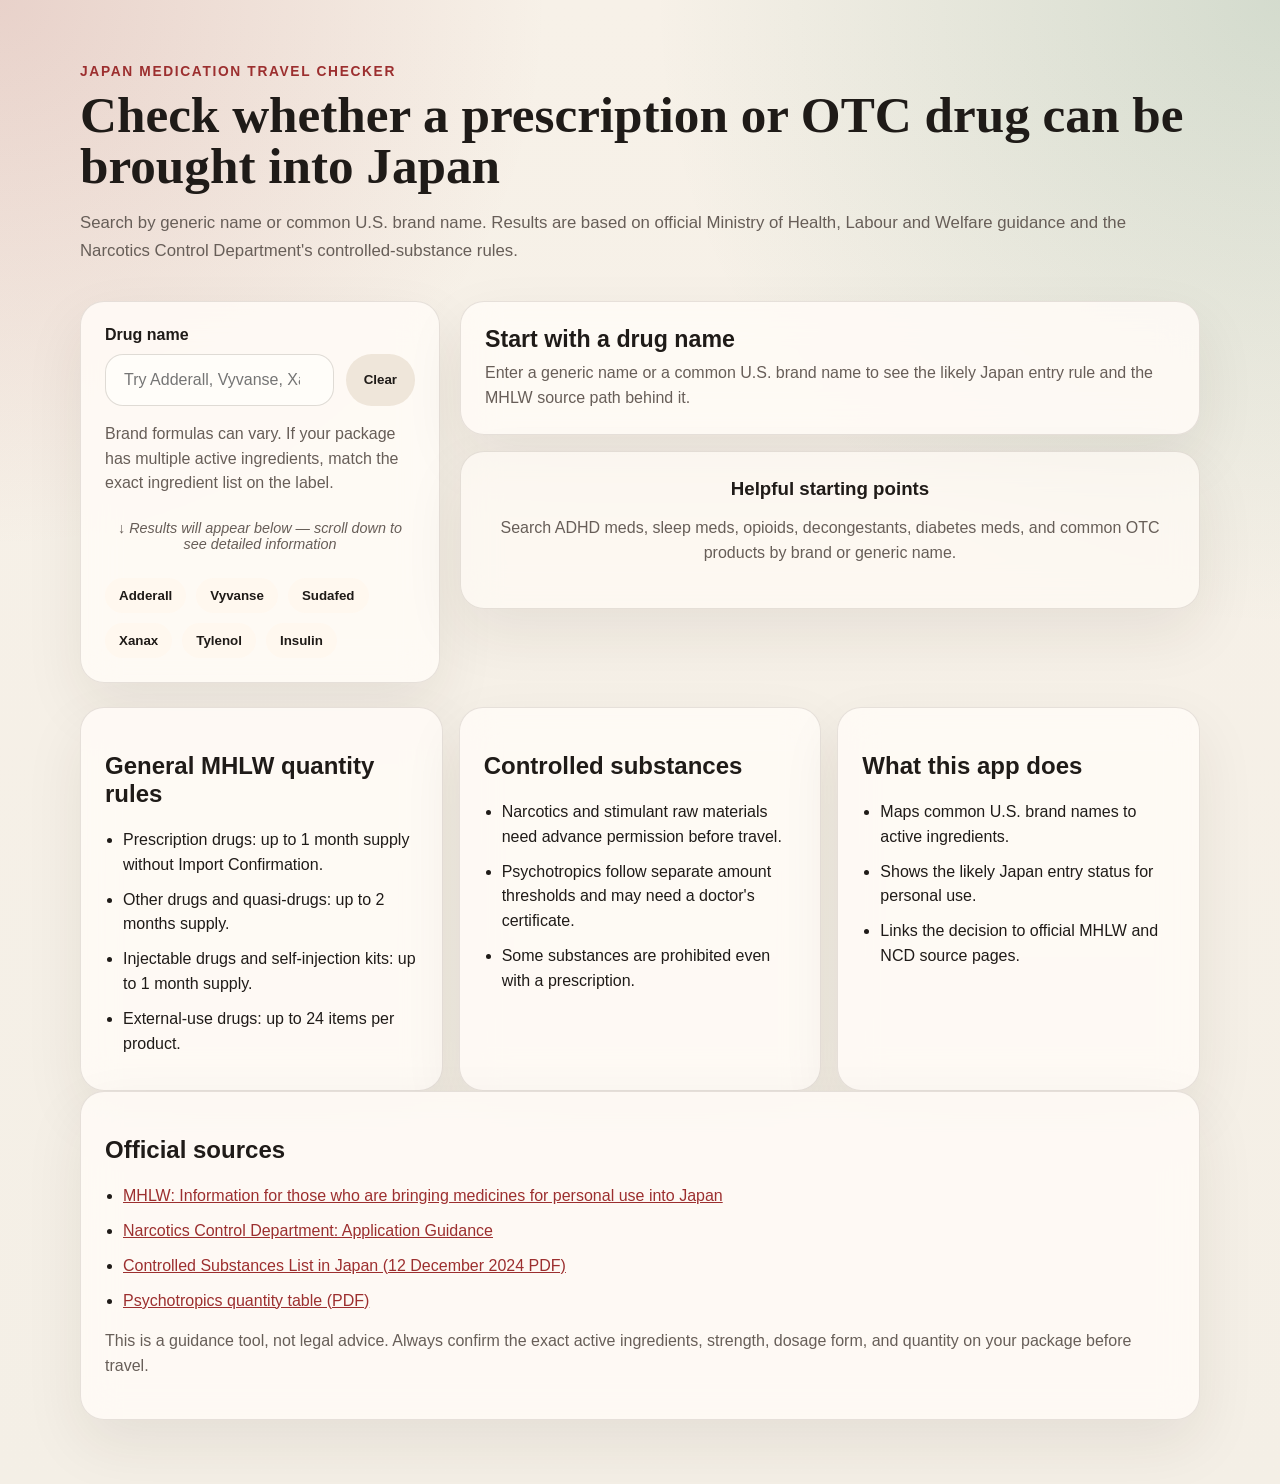
==== index.html @ f404e1c0 "added message to see results below for mobile" ====
<!doctype html>
<html lang="en">
  <head>
    <meta charset="UTF-8" />
    <meta name="viewport" content="width=device-width, initial-scale=1.0" />
    <title>Japan Drug Lookup</title>
    <link rel="stylesheet" href="./styles.css" />
  </head>
  <body>
    <div class="page-shell">
      <header class="hero">
        <p class="eyebrow">Japan medication travel checker</p>
        <h1>Check whether a prescription or OTC drug can be brought into Japan</h1>
        <p class="hero-copy">
          Search by generic name or common U.S. brand name. Results are based on
          official Ministry of Health, Labour and Welfare guidance and the
          Narcotics Control Department's controlled-substance rules.
        </p>
      </header>

      <main class="layout">
        <section class="lookup-panel card">
          <label class="field-label" for="drug-search">Drug name</label>
          <div class="search-row">
            <input
              id="drug-search"
              class="search-input"
              type="search"
              placeholder="Try Adderall, Vyvanse, Xanax, Sudafed, Tylenol..."
              autocomplete="off"
            />
            <button id="clear-search" class="ghost-button" type="button">
              Clear
            </button>
          </div>
          <p class="field-hint">
            Brand formulas can vary. If your package has multiple active
            ingredients, match the exact ingredient list on the label.
          </p>

          <p class="search-results-hint">
            ↓ Results will appear below — scroll down to see detailed information
          </p>

          <div class="chips" aria-label="Quick examples">
            <button class="chip" type="button" data-query="Adderall">Adderall</button>
            <button class="chip" type="button" data-query="Vyvanse">Vyvanse</button>
            <button class="chip" type="button" data-query="Sudafed">Sudafed</button>
            <button class="chip" type="button" data-query="Xanax">Xanax</button>
            <button class="chip" type="button" data-query="Tylenol">Tylenol</button>
            <button class="chip" type="button" data-query="Insulin">Insulin</button>
          </div>
        </section>

        <section class="results-panel">
          <div id="summary-card" class="summary-card card"></div>
          <div id="results" class="results-grid"></div>
        </section>
      </main>

      <section class="rules-grid">
        <article class="card rule-card">
          <h2>General MHLW quantity rules</h2>
          <ul>
            <li>Prescription drugs: up to 1 month supply without Import Confirmation.</li>
            <li>Other drugs and quasi-drugs: up to 2 months supply.</li>
            <li>Injectable drugs and self-injection kits: up to 1 month supply.</li>
            <li>External-use drugs: up to 24 items per product.</li>
          </ul>
        </article>

        <article class="card rule-card">
          <h2>Controlled substances</h2>
          <ul>
            <li>Narcotics and stimulant raw materials need advance permission before travel.</li>
            <li>Psychotropics follow separate amount thresholds and may need a doctor's certificate.</li>
            <li>Some substances are prohibited even with a prescription.</li>
          </ul>
        </article>

        <article class="card rule-card">
          <h2>What this app does</h2>
          <ul>
            <li>Maps common U.S. brand names to active ingredients.</li>
            <li>Shows the likely Japan entry status for personal use.</li>
            <li>Links the decision to official MHLW and NCD source pages.</li>
          </ul>
        </article>
      </section>

      <section class="card sources-card">
        <h2>Official sources</h2>
        <ul class="sources-list">
          <li>
            <a
              href="https://www.mhlw.go.jp/english/policy/health-medical/pharmaceuticals/01.html?lv=true"
              target="_blank"
              rel="noreferrer"
              >MHLW: Information for those who are bringing medicines for personal use into Japan</a
            >
          </li>
          <li>
            <a
              href="https://www.ncd.mhlw.go.jp/en/application2.html"
              target="_blank"
              rel="noreferrer"
              >Narcotics Control Department: Application Guidance</a
            >
          </li>
          <li>
            <a
              href="https://www.ncd.mhlw.go.jp/dl_data/keitai/cotrolled_substances_list20241212%20.pdf"
              target="_blank"
              rel="noreferrer"
              >Controlled Substances List in Japan (12 December 2024 PDF)</a
            >
          </li>
          <li>
            <a
              href="https://www.ncd.mhlw.go.jp/dl_data/keitai/total.pdf"
              target="_blank"
              rel="noreferrer"
              >Psychotropics quantity table (PDF)</a
            >
          </li>
        </ul>
        <p class="disclaimer">
          This is a guidance tool, not legal advice. Always confirm the exact
          active ingredients, strength, dosage form, and quantity on your
          package before travel.
        </p>
      </section>
    </div>

    <script src="./app.js"></script>
  </body>
</html>
---- styles.css ----
:root {
  --bg: #f4efe6;
  --panel: rgba(255, 251, 246, 0.88);
  --panel-strong: #fffdf9;
  --text: #1f1b18;
  --muted: #675e58;
  --border: rgba(58, 44, 28, 0.12);
  --shadow: 0 24px 60px rgba(57, 39, 20, 0.08);
  --accent: #9c2f2f;
  --accent-soft: #f9d6d2;
  --ok: #1d6a44;
  --ok-soft: #d9f0e4;
  --warn: #8b5a00;
  --warn-soft: #f5e5ba;
  --danger: #8f1f1f;
  --danger-soft: #f5d5d5;
  --ink-soft: #efe6da;
}

* {
  box-sizing: border-box;
}

body {
  margin: 0;
  min-height: 100vh;
  color: var(--text);
  font-family: "Avenir Next", Avenir, "Segoe UI", sans-serif;
  background:
    radial-gradient(circle at top left, rgba(156, 47, 47, 0.16), transparent 28%),
    radial-gradient(circle at top right, rgba(29, 106, 68, 0.16), transparent 32%),
    linear-gradient(180deg, #f7f1e8 0%, var(--bg) 100%);
}

.page-shell {
  width: min(1120px, calc(100% - 32px));
  margin: 0 auto;
  padding: 40px 0 64px;
}

.hero {
  padding: 24px 0 12px;
}

.eyebrow {
  margin: 0 0 10px;
  color: var(--accent);
  font-size: 0.86rem;
  font-weight: 700;
  letter-spacing: 0.12em;
  text-transform: uppercase;
}

.hero h1 {
  margin: 0;
  font-family: Georgia, "Times New Roman", serif;
  font-size: clamp(1.9rem, 4vw, 3.2rem);
  line-height: 1;
}

.hero-copy {
  margin: 18px 0 0;
  color: var(--muted);
  font-size: 1.05rem;
  line-height: 1.65;
}

.layout {
  display: grid;
  grid-template-columns: minmax(280px, 360px) minmax(0, 1fr);
  gap: 20px;
  margin-top: 24px;
  align-items: start;
}

.card {
  border: 1px solid var(--border);
  border-radius: 24px;
  background: var(--panel);
  backdrop-filter: blur(18px);
  box-shadow: var(--shadow);
}

.lookup-panel,
.summary-card,
.sources-card,
.rule-card {
  padding: 24px;
}

.field-label,
.rule-card h2,
.sources-card h2,
.result-card h3 {
  font-weight: 700;
}

.search-row {
  display: flex;
  gap: 12px;
  margin-top: 10px;
}

.search-input {
  width: 100%;
  padding: 16px 18px;
  border: 1px solid rgba(58, 44, 28, 0.16);
  border-radius: 18px;
  background: var(--panel-strong);
  color: var(--text);
  font-size: 1rem;
}

.search-input:focus {
  outline: 2px solid rgba(156, 47, 47, 0.28);
  outline-offset: 2px;
}

.ghost-button,
.chip {
  border: 0;
  border-radius: 999px;
  cursor: pointer;
  transition: transform 160ms ease, background 160ms ease;
}

.ghost-button {
  padding: 0 18px;
  background: var(--ink-soft);
  color: var(--text);
  font-weight: 600;
}

.ghost-button:hover,
.chip:hover {
  transform: translateY(-1px);
}

.field-hint,
.disclaimer,
.result-meta,
.source-line,
.empty-state p,
.summary-copy {
  color: var(--muted);
  line-height: 1.55;
}

.search-results-hint {
  color: var(--muted);
  font-size: 0.9rem;
  font-style: italic;
  margin: 12px 0 0;
  text-align: center;
  padding: 8px 0;
  animation: pulse-hint 2s ease-in-out infinite;
}

@keyframes pulse-hint {
  0%, 100% {
    opacity: 0.7;
  }
  50% {
    opacity: 1;
  }
}

.chips {
  display: flex;
  flex-wrap: wrap;
  gap: 10px;
  margin-top: 18px;
}

.chip {
  padding: 10px 14px;
  background: #fff8ef;
  color: var(--text);
  font-weight: 600;
}

.results-grid {
  display: grid;
  gap: 16px;
  margin-top: 16px;
}

.summary-card {
  min-height: 128px;
}

.summary-card h2 {
  margin: 0 0 8px;
  font-size: 1.45rem;
}

.summary-copy {
  margin: 0;
}

.result-card {
  padding: 22px;
}

.result-header {
  display: flex;
  justify-content: space-between;
  gap: 16px;
  align-items: start;
  flex-wrap: wrap;
}

.result-card h3 {
  margin: 0;
  font-size: 1.3rem;
}

.badge {
  flex-shrink: 1;
  min-width: 0;
  padding: 8px 12px;
  border-radius: 999px;
  font-size: 0.75rem;
  font-weight: 700;
  letter-spacing: 0.01em;
  display: inline-block;
  word-wrap: break-word;
  white-space: normal;
  line-height: 1.3;
  max-width: 100%;
}

.badge.allowed {
  color: var(--ok);
  background: var(--ok-soft);
}

.badge.permission {
  color: #fff;
  background: var(--warn);
  border: 2px solid #6d4400;
  box-shadow: 0 2px 8px rgba(139, 90, 0, 0.25);
  text-transform: uppercase;
  font-size: 0.72rem;
}

.badge.restricted {
  color: #fff;
  background: var(--danger);
  border: 2px solid #5d0f0f;
  box-shadow: 0 2px 8px rgba(143, 31, 31, 0.3);
  text-transform: uppercase;
  font-size: 0.72rem;
}

.variant-warning-banner {
  background: linear-gradient(135deg, var(--warn-soft) 0%, #fef3e1 100%);
  border: 2px solid var(--warn);
  border-radius: 20px;
  padding: 16px 20px;
  margin-bottom: 16px;
  font-weight: 600;
  color: #6d4400;
}

.variant-warning-banner p {
  margin: 0;
  font-size: 0.95rem;
}

.result-card-warning {
  border: 2px solid var(--warn-soft);
  background: linear-gradient(135deg, rgba(255, 251, 246, 0.95), rgba(245, 229, 186, 0.15));
  box-shadow: var(--shadow), inset 0 0 0 1px rgba(139, 90, 0, 0.1);
}

.result-card-safe {
  border: 2px solid var(--ok-soft);
  background: linear-gradient(135deg, rgba(255, 251, 246, 0.95), rgba(217, 240, 228, 0.1));
}

.aliases {
  margin: 8px 0 0;
  color: var(--muted);
}

.detail-list,
.rule-card ul,
.sources-list {
  margin: 14px 0 0;
  padding-left: 18px;
}

.detail-list li,
.rule-card li,
.sources-list li {
  margin: 10px 0;
  line-height: 1.55;
}

.source-line {
  margin-top: 16px;
  font-size: 0.94rem;
}

.source-line a,
.sources-list a {
  color: var(--accent);
}

.rules-grid {
  display: grid;
  grid-template-columns: repeat(3, minmax(0, 1fr));
  gap: 16px;
  margin-top: 24px;
}

.empty-state {
  padding: 26px;
  text-align: center;
}

.empty-state h3 {
  margin: 0;
}

.muted-card {
  background: rgba(255, 251, 246, 0.72);
}

@media (max-width: 900px) {
  .layout,
  .rules-grid {
    grid-template-columns: 1fr;
  }

  .hero h1 {
    max-width: none;
  }
}

@media (max-width: 560px) {
  .page-shell {
    width: min(100% - 20px, 1120px);
    padding-top: 24px;
  }

  .search-row,
  .result-header {
    flex-direction: column;
  }

  .badge {
    width: 100%;
    text-align: center;
  }

  .ghost-button {
    height: 48px;
  }
}
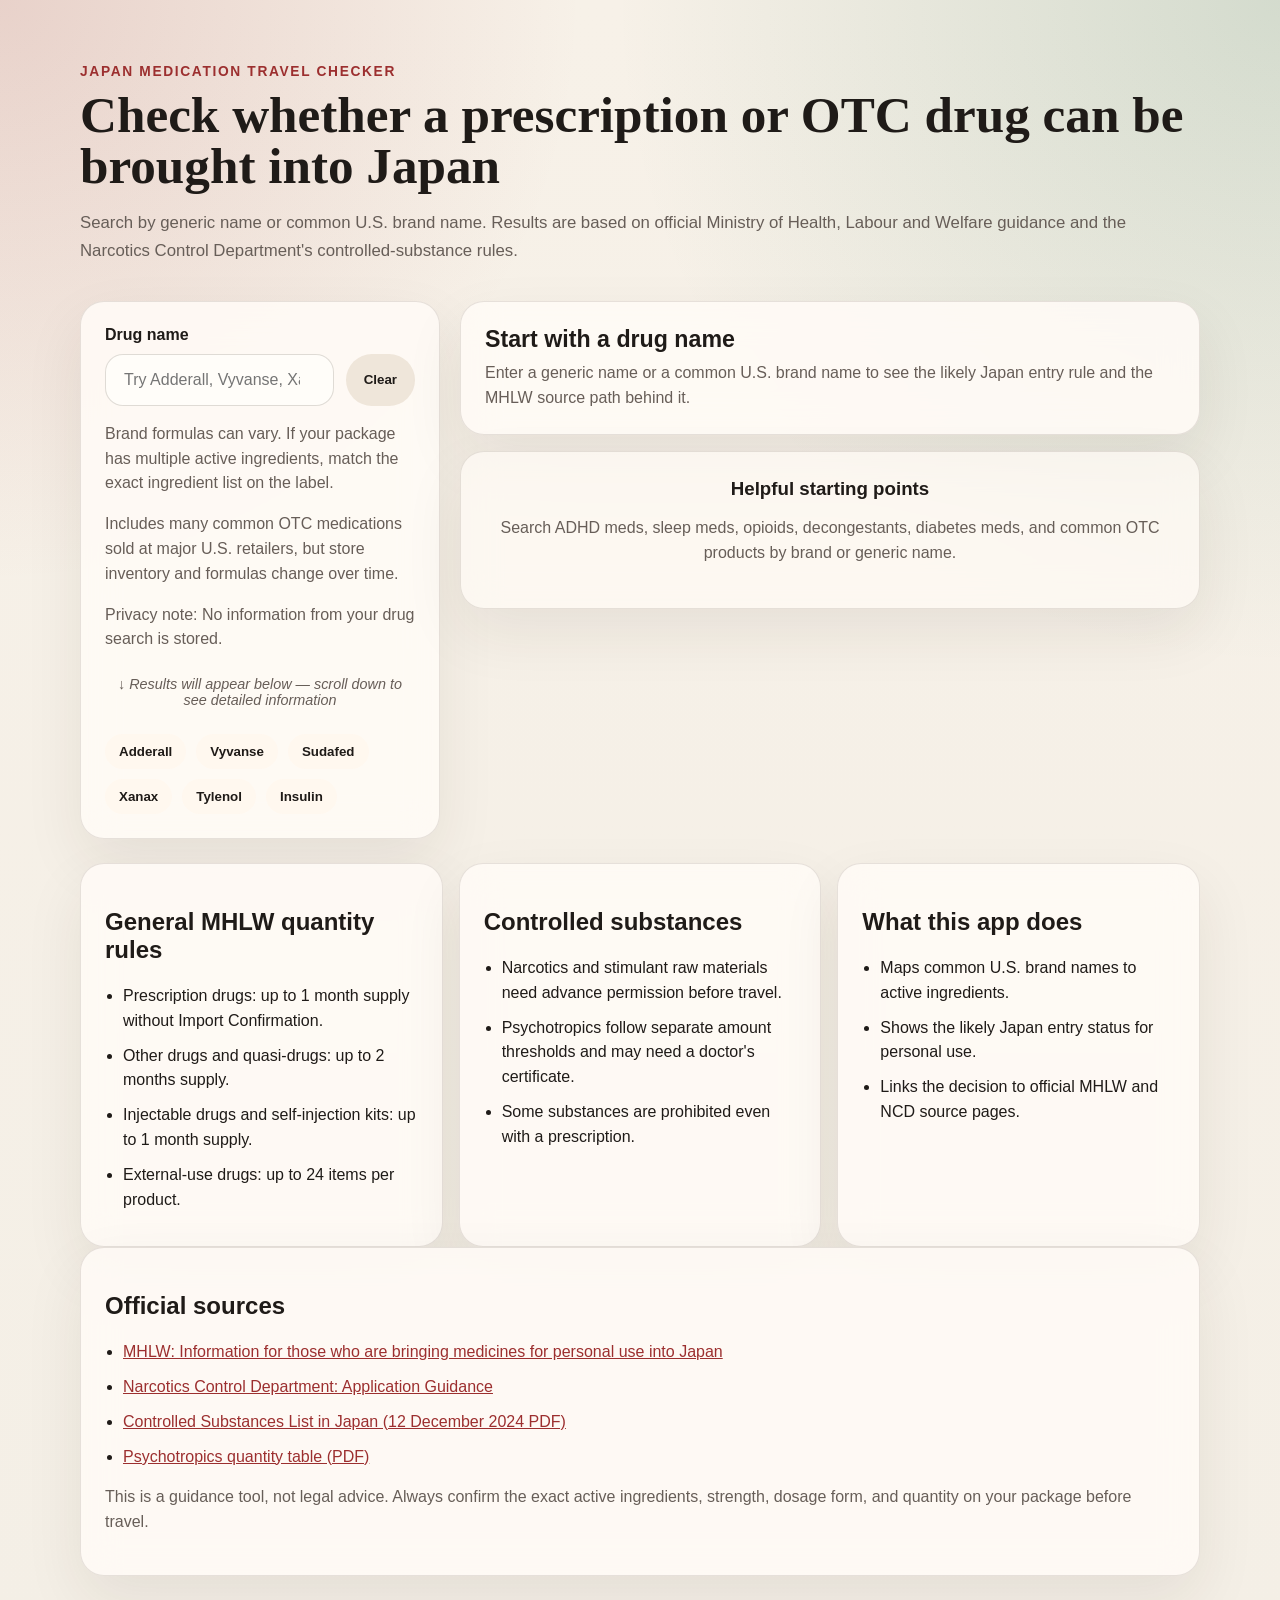
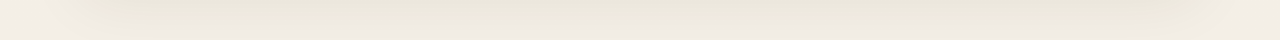
==== commit f94096b6: "added more OTC medications" ====
--- a/index.html
+++ b/index.html
@@ -36,6 +36,13 @@
           <p class="field-hint">
             Brand formulas can vary. If your package has multiple active
             ingredients, match the exact ingredient list on the label.
+          </p>
+          <p class="field-hint">
+            Includes many common OTC medications sold at major U.S. retailers,
+            but store inventory and formulas change over time.
+          </p>
+          <p class="disclaimer">
+            Privacy note: No information from your drug search is stored.
           </p>
 
           <p class="search-results-hint">
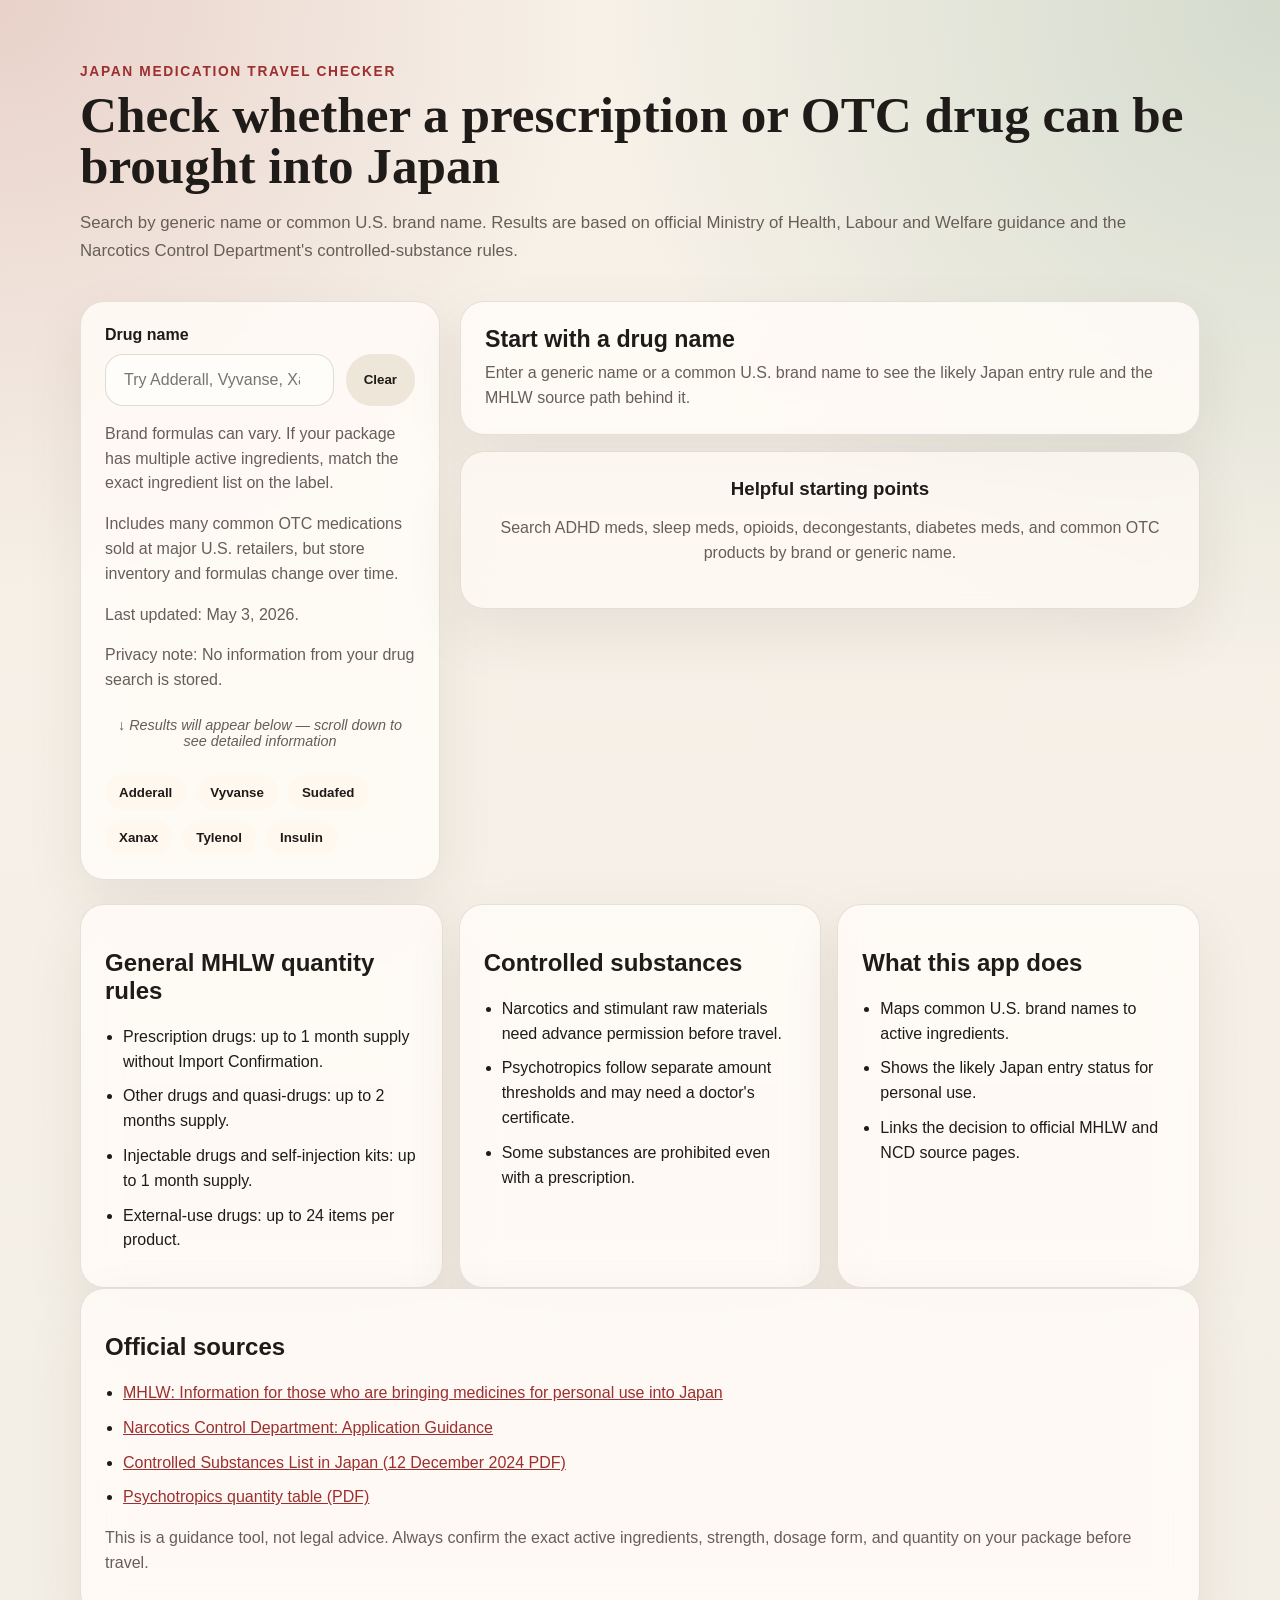
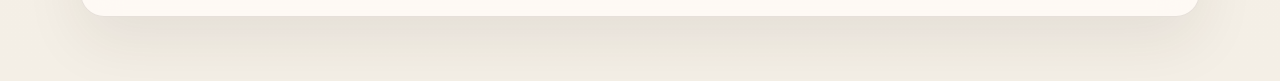
==== commit 5d1beffb: "added a not of when the information was updated" ====
--- a/index.html
+++ b/index.html
@@ -41,6 +41,7 @@
             Includes many common OTC medications sold at major U.S. retailers,
             but store inventory and formulas change over time.
           </p>
+          <p class="disclaimer">Last updated: May 3, 2026.</p>
           <p class="disclaimer">
             Privacy note: No information from your drug search is stored.
           </p>
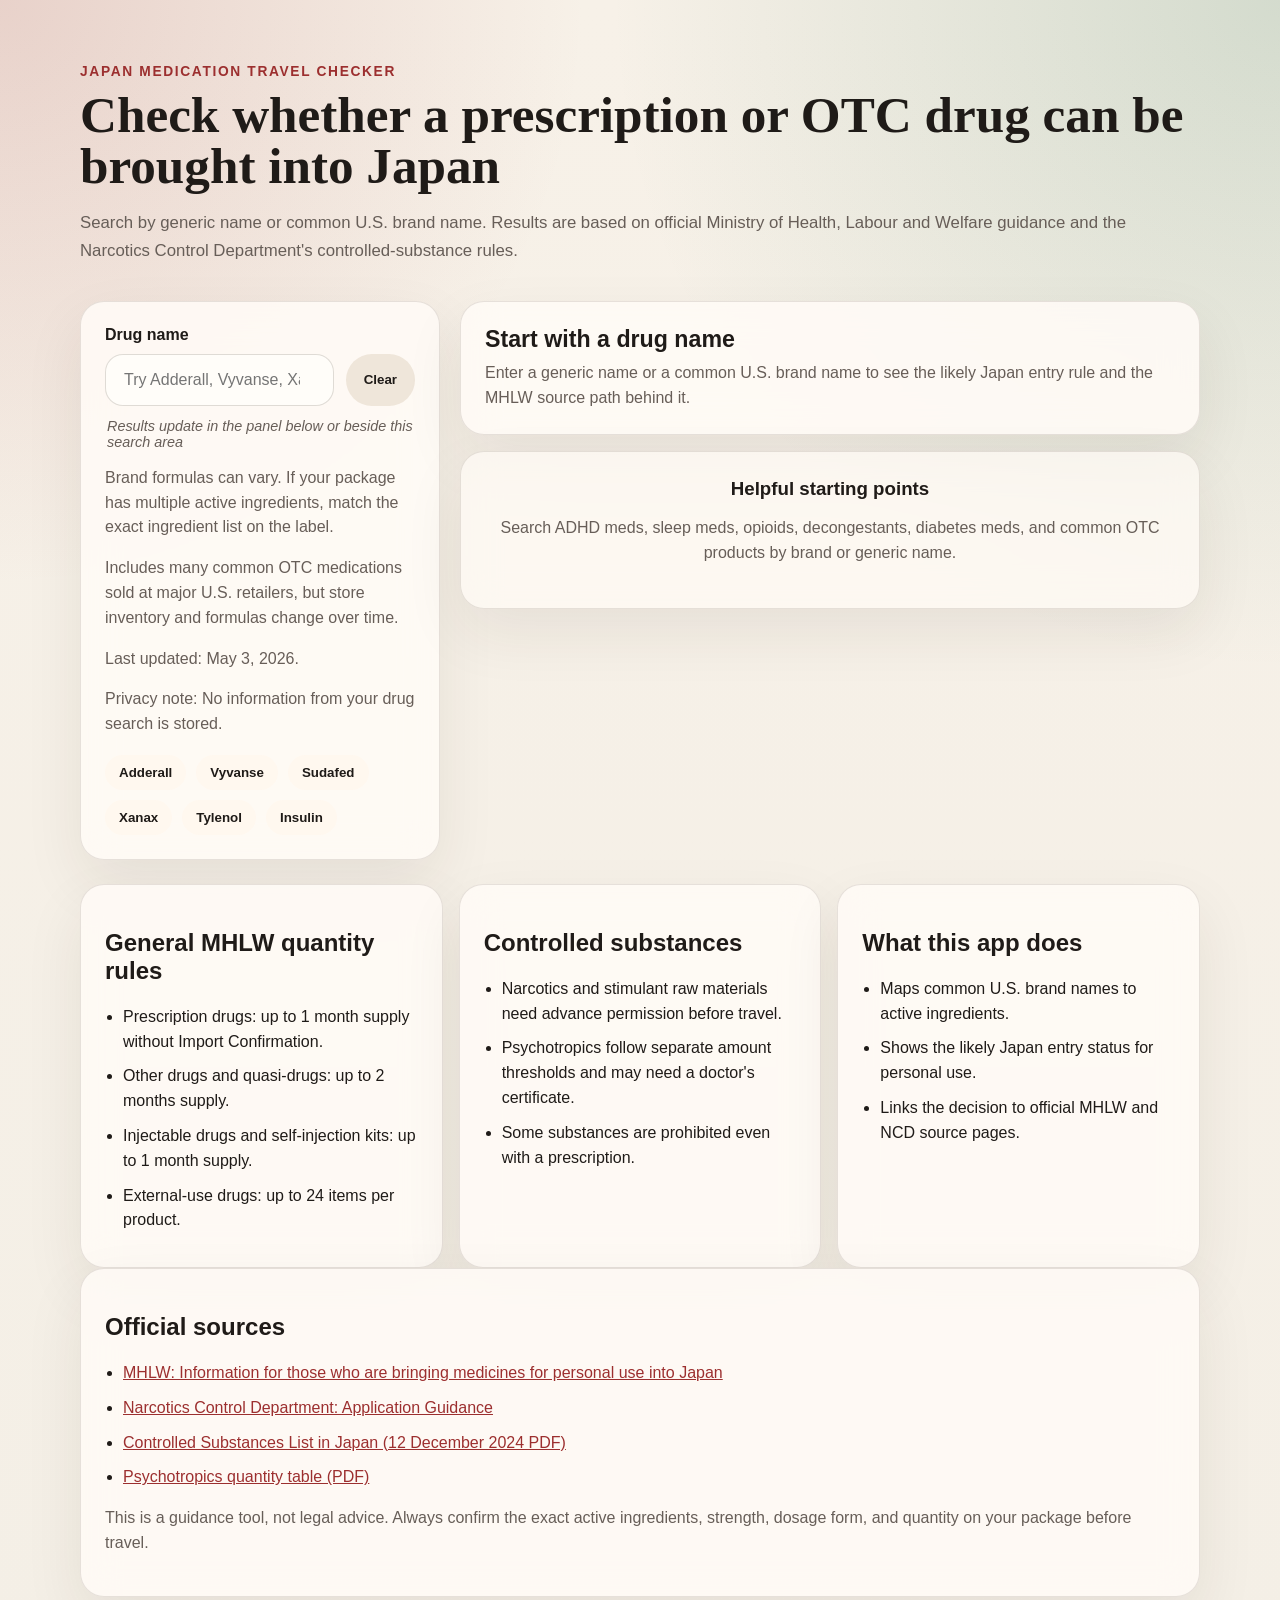
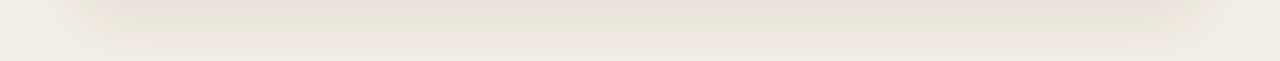
==== commit 18020e78: "update search results hint and adjust styling for better visibility" ====
--- a/index.html
+++ b/index.html
@@ -33,6 +33,9 @@
               Clear
             </button>
           </div>
+          <p class="search-results-hint">
+            Results update in the panel below or beside this search area
+          </p>
           <p class="field-hint">
             Brand formulas can vary. If your package has multiple active
             ingredients, match the exact ingredient list on the label.
@@ -44,10 +47,6 @@
           <p class="disclaimer">Last updated: May 3, 2026.</p>
           <p class="disclaimer">
             Privacy note: No information from your drug search is stored.
-          </p>
-
-          <p class="search-results-hint">
-            ↓ Results will appear below — scroll down to see detailed information
           </p>
 
           <div class="chips" aria-label="Quick examples">
--- a/styles.css
+++ b/styles.css
@@ -150,9 +150,9 @@
   color: var(--muted);
   font-size: 0.9rem;
   font-style: italic;
-  margin: 12px 0 0;
-  text-align: center;
-  padding: 8px 0;
+  margin: 10px 0 6px;
+  text-align: left;
+  padding: 2px 2px 0;
   animation: pulse-hint 2s ease-in-out infinite;
 }
 
@@ -358,4 +358,9 @@
   .ghost-button {
     height: 48px;
   }
-}
+
+  .search-results-hint {
+    font-size: 0.85rem;
+    margin: 8px 0 4px;
+  }
+}
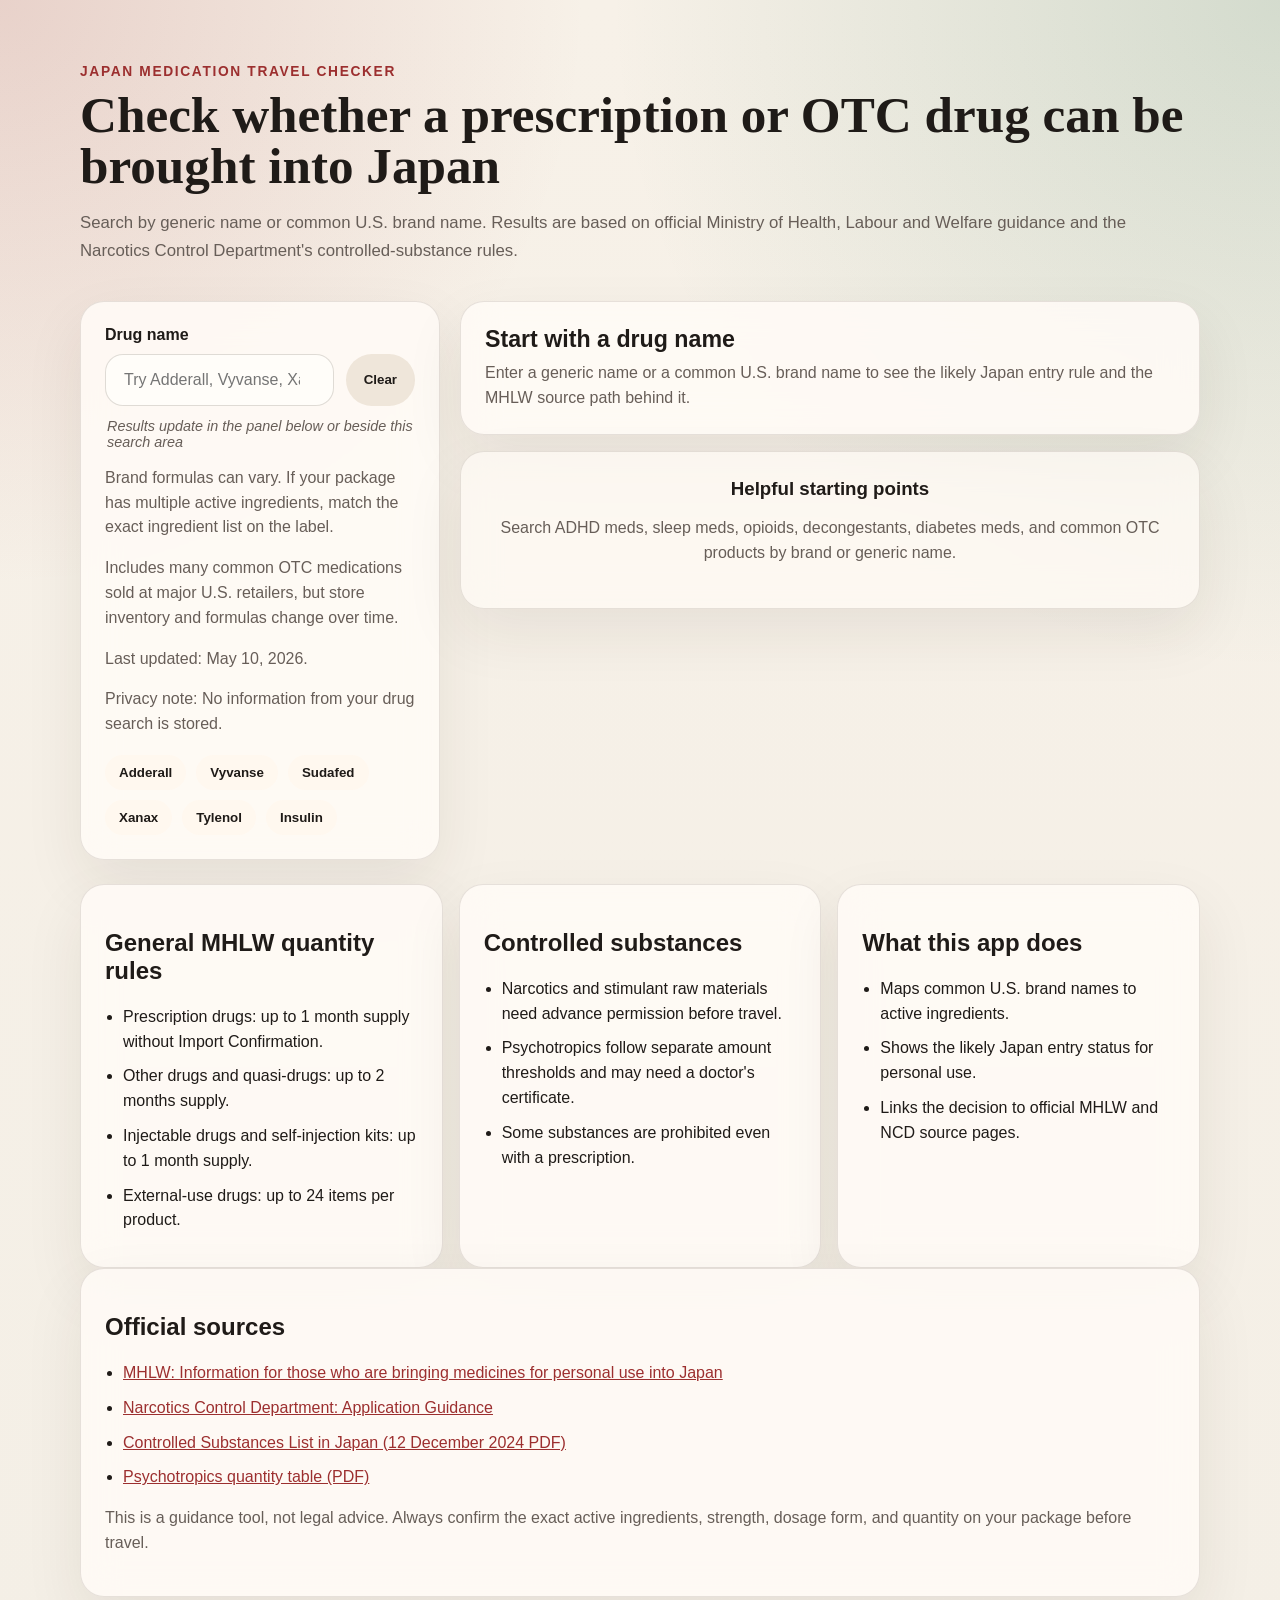
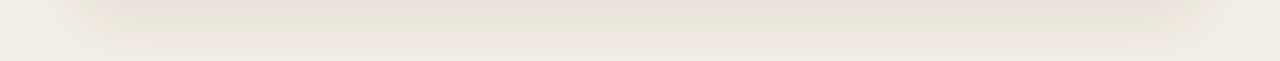
==== commit 95c99e46: "update last updated date in disclaimer to May 10, 2026" ====
--- a/index.html
+++ b/index.html
@@ -4,6 +4,41 @@
     <meta charset="UTF-8" />
     <meta name="viewport" content="width=device-width, initial-scale=1.0" />
     <title>Japan Drug Lookup</title>
+    <meta
+      name="description"
+      content="Check whether a prescription or OTC medicine can generally be brought into Japan for personal use using official MHLW and NCD guidance."
+    />
+    <meta property="og:type" content="website" />
+    <meta property="og:site_name" content="Japan Drug Lookup" />
+    <meta property="og:title" content="Japan Drug Lookup" />
+    <meta
+      property="og:description"
+      content="Check whether a prescription or OTC medicine can generally be brought into Japan for personal use using official MHLW and NCD guidance."
+    />
+    <meta property="og:url" content="https://carlmimaybe.github.io/Japan-Drug-Lookup/" />
+    <meta
+      property="og:image"
+      content="https://carlmimaybe.github.io/Japan-Drug-Lookup/social-preview.png"
+    />
+    <meta property="og:image:width" content="1200" />
+    <meta property="og:image:height" content="630" />
+    <meta
+      property="og:image:alt"
+      content="Preview card for Japan Drug Lookup showing a search tool for checking whether medications can be brought into Japan."
+    />
+    <meta name="twitter:card" content="summary_large_image" />
+    <meta name="twitter:title" content="Japan Drug Lookup" />
+    <meta
+      name="twitter:description"
+      content="Check whether a prescription or OTC medicine can generally be brought into Japan for personal use using official MHLW and NCD guidance."
+    />
+    <meta
+      name="twitter:image"
+      content="https://carlmimaybe.github.io/Japan-Drug-Lookup/social-preview.png"
+    />
+    <meta name="theme-color" content="#ad3434" />
+    <link rel="canonical" href="https://carlmimaybe.github.io/Japan-Drug-Lookup/" />
+    <link rel="icon" type="image/svg+xml" href="./favicon.svg" />
     <link rel="stylesheet" href="./styles.css" />
   </head>
   <body>
@@ -44,7 +79,7 @@
             Includes many common OTC medications sold at major U.S. retailers,
             but store inventory and formulas change over time.
           </p>
-          <p class="disclaimer">Last updated: May 3, 2026.</p>
+          <p class="disclaimer">Last updated: May 10, 2026.</p>
           <p class="disclaimer">
             Privacy note: No information from your drug search is stored.
           </p>
@@ -100,7 +135,7 @@
         <ul class="sources-list">
           <li>
             <a
-              href="https://www.mhlw.go.jp/english/policy/health-medical/pharmaceuticals/01.html?lv=true"
+              href="https://www.mhlw.go.jp/stf/seisakunitsuite/bunya/kenkou_iryou/iyakuhin/kojinyunyu/index.html"
               target="_blank"
               rel="noreferrer"
               >MHLW: Information for those who are bringing medicines for personal use into Japan</a
--- a/styles.css
+++ b/styles.css
@@ -284,6 +284,17 @@
   color: var(--muted);
 }
 
+.summary-warning {
+  margin-top: 14px;
+  padding: 14px 16px;
+  border-radius: 16px;
+  border: 1px solid rgba(139, 90, 0, 0.3);
+  background: linear-gradient(135deg, rgba(245, 229, 186, 0.7), rgba(255, 248, 230, 0.96));
+  color: #5b3900;
+  font-weight: 600;
+  box-shadow: inset 0 0 0 1px rgba(255, 255, 255, 0.22);
+}
+
 .detail-list,
 .rule-card ul,
 .sources-list {
@@ -298,6 +309,23 @@
   line-height: 1.55;
 }
 
+.detail-list li.detail-warning {
+  list-style: none;
+  margin-left: -18px;
+  padding: 12px 14px;
+  border-radius: 14px;
+  border: 1px solid rgba(139, 90, 0, 0.28);
+  background: linear-gradient(135deg, rgba(245, 229, 186, 0.58), rgba(255, 248, 230, 0.92));
+  color: #5b3900;
+  font-weight: 600;
+  box-shadow: inset 0 0 0 1px rgba(255, 255, 255, 0.25);
+}
+
+.detail-list li.detail-warning::before {
+  content: "Warning: ";
+  font-weight: 700;
+}
+
 .source-line {
   margin-top: 16px;
   font-size: 0.94rem;
